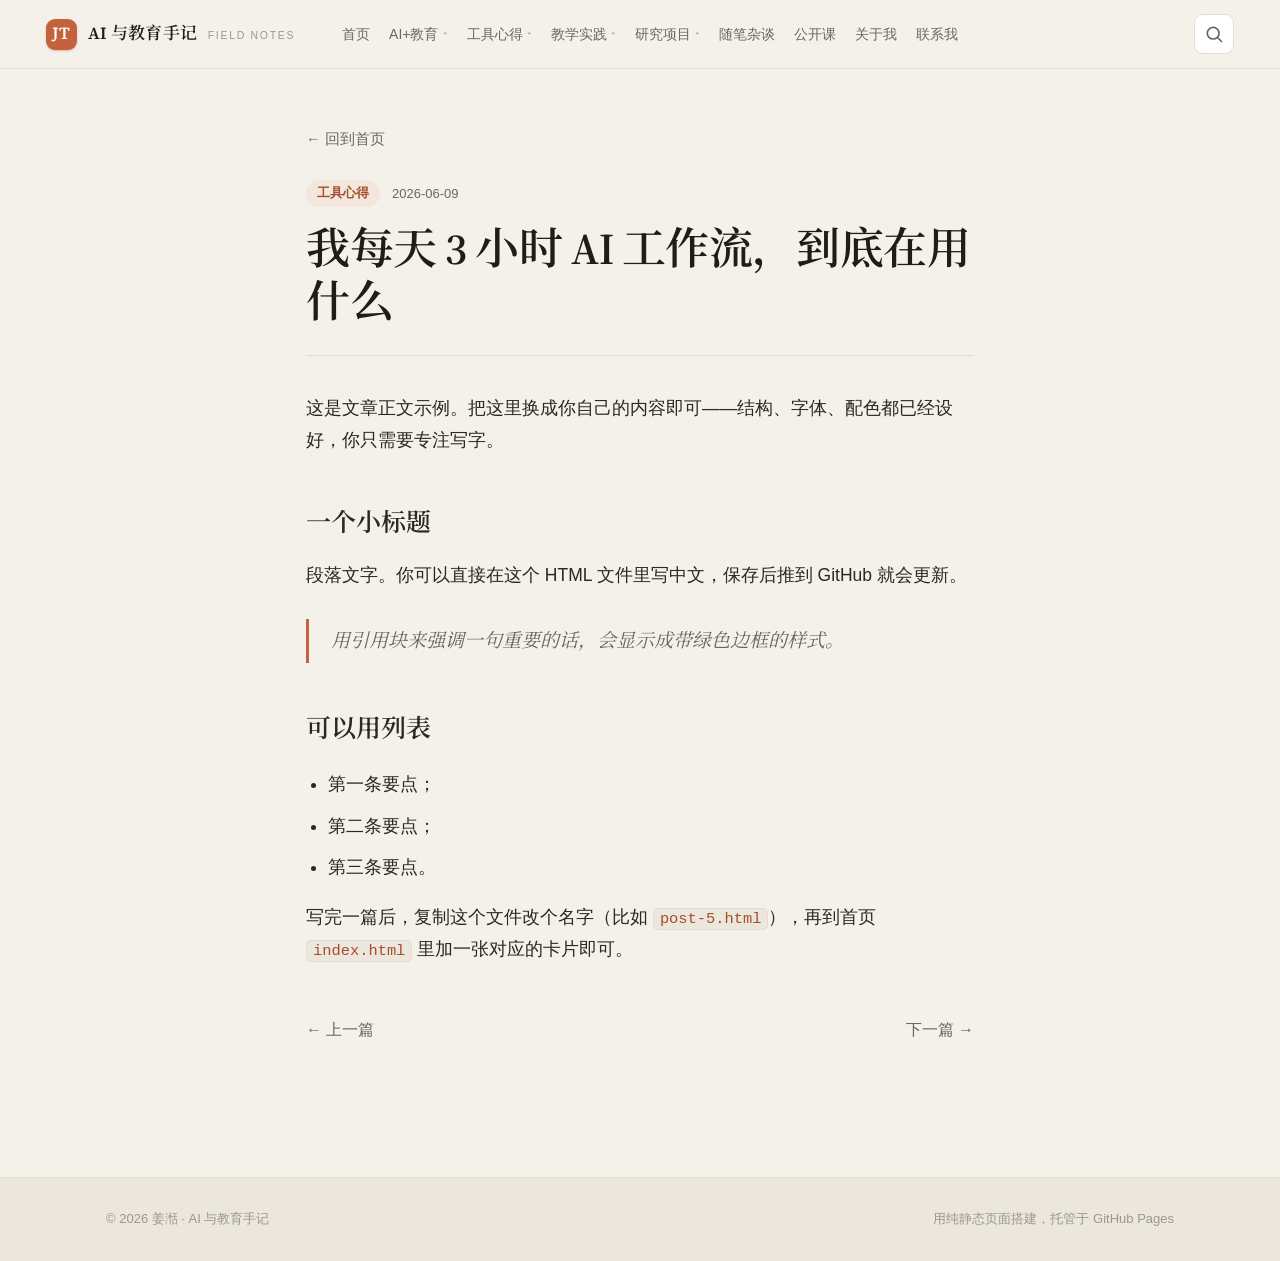
==== posts/post-2.html @ 91619276 "feat: 初始化项目" ====
<!DOCTYPE html>
<html lang="zh-CN">
<head>
<meta charset="UTF-8">
<meta name="viewport" content="width=device-width, initial-scale=1">
<title>我每天 3 小时 AI 工作流，到底在用什么 · AI 与教育手记</title>
<link rel="stylesheet" href="../style.css">
</head>
<body>
<a class="skip" href="#main">跳到正文</a>
<header class="topbar">
  <div class="wrap topbar-inner">
    <a class="brand" href="../index.html">
      <span class="brand-mark">JT</span>
      <span class="brand-text">AI 与教育手记 <em>field notes</em></span>
    </a>
    <button class="nav-toggle" aria-label="展开菜单" aria-expanded="false">菜单</button>
    <nav class="nav" id="nav"></nav>
    <button class="search-btn" aria-label="搜索">
      <svg viewBox="0 0 24 24" width="20" height="20" fill="none" stroke="currentColor" stroke-width="2" stroke-linecap="round"><circle cx="11" cy="11" r="7"/><line x1="21" y1="21" x2="16.5" y2="16.5"/></svg>
    </button>
  </div>
</header>

<article class="article" id="main">
  <a class="article-back" href="../index.html">← 回到首页</a>
  <header class="article-head">
    <div class="card-meta"><span class="tag">工具心得</span><time>2026-06-09</time></div>
    <h1 class="article-title">我每天 3 小时 AI 工作流，到底在用什么</h1>
  </header>
  <div class="article-body">
    <p>这是文章正文示例。把这里换成你自己的内容即可——结构、字体、配色都已经设好，你只需要专注写字。</p>
    <h2>一个小标题</h2>
    <p>段落文字。你可以直接在这个 HTML 文件里写中文，保存后推到 GitHub 就会更新。</p>
    <blockquote>用引用块来强调一句重要的话，会显示成带绿色边框的样式。</blockquote>
    <h2>可以用列表</h2>
    <ul>
      <li>第一条要点；</li>
      <li>第二条要点；</li>
      <li>第三条要点。</li>
    </ul>
    <p>写完一篇后，复制这个文件改个名字（比如 <code>post-5.html</code>），再到首页 <code>index.html</code> 里加一张对应的卡片即可。</p>
  </div>
</article>

<nav class="article-nav">
  <a href="post-1.html">← 上一篇</a>
  <a href="post-3.html">下一篇 →</a>
</nav>

<footer class="footer">
  <div class="wrap footer-inner">
    <span>© 2026 姜湉 · AI 与教育手记</span>
    <span>用纯静态页面搭建，托管于 GitHub Pages</span>
  </div>
</footer>
<script src="../data.js"></script>
<script src="../script.js"></script>
</body>
</html>
---- style.css ----
@import url('https://fonts.googleapis.com/css2?family=Source+Serif+4:opsz,wght@8..60,400;8..60,500;8..60,600;8..60,700&family=Noto+Serif+SC:wght@500;600;700&display=swap');

:root{
  --ink:#1f1d1a;
  --ink-soft:#6b6760;
  --ink-faint:#9c978f;
  --paper:#f3f1e9;        /* Claude 暖纸底（略深，衬托白卡片）*/
  --paper-2:#ebe7dc;      /* 更深的暖纸色 */
  --card:#ffffff;
  --line:#e4ddcf;
  --line-soft:#ece6da;
  --accent:#c4623d;       /* Claude 陶土橙 */
  --accent-ink:#a64d2c;
  --accent-soft:#f2e6dd;  /* 暖橙色淡底 */
  --accent-tint:#f7efe8;
  --shadow:0 1px 2px rgba(31,29,26,.04);
  --shadow-lift:0 1px 3px rgba(31,29,26,.05),0 12px 30px rgba(31,29,26,.08);
  --radius:14px;
  --radius-lg:18px;
  --maxw:1120px;
  --serif:"Source Serif 4","Noto Serif SC","Songti SC",Georgia,serif;
  --sans:"PingFang SC","Noto Sans SC","Helvetica Neue",Arial,sans-serif;
}
*{box-sizing:border-box}
html{scroll-behavior:smooth}
body{
  margin:0;background:var(--paper);color:var(--ink);
  font-family:var(--sans);line-height:1.72;font-size:16px;
  -webkit-font-smoothing:antialiased;text-rendering:optimizeLegibility;
}
a{color:inherit;text-decoration:none}
.wrap{max-width:var(--maxw);margin:0 auto;padding:0 26px}
.skip{position:absolute;left:-9999px}
.skip:focus{left:16px;top:12px;background:var(--accent);color:#fff;padding:8px 14px;border-radius:8px;z-index:50}

/* ---- 顶栏 ---- */
.topbar{position:sticky;top:0;z-index:30;background:rgba(243,241,233,.82);
  backdrop-filter:saturate(1.3) blur(14px);border-bottom:1px solid var(--line)}
.topbar .wrap{max-width:1240px}
.topbar-inner{display:flex;align-items:center;gap:18px;height:68px}
.brand{display:flex;align-items:center;gap:11px;font-weight:600;font-size:17px;letter-spacing:.005em;flex:0 0 auto}
.brand-mark{display:grid;place-items:center;width:31px;height:31px;border-radius:9px;
  background:var(--accent);color:#fff;font-family:var(--serif);font-size:17px;font-weight:600;
  box-shadow:0 1px 2px rgba(166,77,44,.35)}
.brand-text{font-family:var(--serif);font-weight:600;white-space:nowrap}
.brand-text em{font-style:normal;color:var(--ink-faint);font-weight:400;font-size:10.5px;
  letter-spacing:.16em;text-transform:uppercase;margin-left:7px;font-family:var(--sans)}

/* ---- 导航 ---- */
.nav{margin-left:auto;display:flex;align-items:center;gap:1px;flex-wrap:nowrap}
.nav a{padding:8px 11px;border-radius:9px;color:var(--ink-soft);font-size:14.5px;white-space:nowrap;
  transition:background .15s,color .15s}
.nav a:hover{background:var(--accent-tint);color:var(--accent-ink)}
.nav a.is-active{color:var(--ink);font-weight:600}
.nav-toggle{display:none;margin-left:auto;border:1px solid var(--line);background:var(--card);
  padding:8px 12px;border-radius:9px;font-size:14px;cursor:pointer;color:var(--ink-soft)}

/* ---- Hero（首页顶部介绍）---- */
.hero{padding:96px 0 72px}
.hero-inner{max-width:780px}
.hero-eyebrow{margin:0 0 24px;font-size:12.5px;letter-spacing:.2em;color:var(--accent);
  text-transform:uppercase;font-weight:600;display:inline-flex;align-items:center;gap:9px}
.hero-eyebrow::before{content:"";width:24px;height:1.5px;background:var(--accent);display:inline-block}
.hero-title{margin:0 0 26px;font-family:var(--serif);font-weight:600;
  font-size:clamp(38px,5.6vw,60px);line-height:1.1;letter-spacing:-.015em;color:var(--ink)}
.hero-lead{max-width:620px;margin:0 0 34px;font-size:19px;color:var(--ink-soft);line-height:1.72}
.hero-actions{display:flex;gap:12px;flex-wrap:wrap;align-items:center}
.btn{display:inline-flex;align-items:center;gap:7px;padding:12px 22px;border-radius:9px;
  background:var(--accent);color:#fff;font-weight:600;font-size:15px;
  transition:background .15s,transform .12s,box-shadow .15s;box-shadow:var(--shadow)}
.btn:hover{background:var(--accent-ink);transform:translateY(-1px);box-shadow:var(--shadow-lift)}
.btn-ghost{background:transparent;color:var(--ink);border:1px solid var(--line);box-shadow:none}
.btn-ghost:hover{background:var(--card);border-color:var(--ink-faint);transform:translateY(-1px)}

/* ---- 卡片（通用横版）---- */
.card{display:grid;grid-template-columns:200px 1fr;gap:20px;background:var(--card);
  border:1px solid var(--line);border-radius:var(--radius);overflow:hidden;
  margin-bottom:22px;box-shadow:var(--shadow);transition:transform .18s,box-shadow .18s,border-color .18s}
.card:hover{transform:translateY(-2px);box-shadow:var(--shadow-lift);border-color:#d8cfbd}
.card-thumb{display:grid;place-items:center;min-height:148px;color:#fff;font-weight:600;
  font-family:var(--serif);font-size:16px;letter-spacing:.04em;background:var(--accent)}
.card-body{padding:18px 20px 18px 0}
.card-meta{display:flex;align-items:center;gap:12px;margin-bottom:8px;font-size:13px;color:var(--ink-soft)}
.tag{background:var(--accent-soft);color:var(--accent-ink);padding:3px 11px;border-radius:20px;font-weight:600;font-size:12.5px}
.card h3{margin:0 0 8px;font-family:var(--serif);font-size:20px;line-height:1.35}
.card h3 a:hover{color:var(--accent-ink)}
.card p{margin:0;color:var(--ink-soft);font-size:15px}

/* ---- 翻页 ---- */
.pager{display:flex;align-items:center;gap:8px;margin-top:40px}
.pager a,.pager-cur{min-width:40px;height:40px;display:grid;place-items:center;
  border-radius:9px;border:1px solid var(--line);background:var(--card);font-size:15px;
  color:var(--ink-soft);transition:border-color .15s,color .15s,background .15s}
.pager-cur{background:var(--accent);color:#fff;border-color:var(--accent);font-weight:600}
.pager a:hover{border-color:var(--accent);color:var(--accent-ink);background:var(--accent-tint)}
.pager-next{padding:0 16px;width:auto}

/* ---- 页脚 ---- */
.footer{border-top:1px solid var(--line);background:var(--paper-2);margin-top:64px}
.footer-inner{display:flex;justify-content:space-between;gap:14px;flex-wrap:wrap;
  padding:30px 26px;font-size:13px;color:var(--ink-faint)}

/* ---- 文章页 ---- */
.article{max-width:720px;margin:0 auto;padding:56px 26px 30px}
.article-head{margin-bottom:36px;padding-bottom:26px;border-bottom:1px solid var(--line)}
.article-head .card-meta{margin-bottom:16px}
.article-title{font-family:var(--serif);font-size:clamp(30px,4.8vw,44px);font-weight:600;
  line-height:1.2;letter-spacing:-.01em;margin:0}
.article-body{font-size:17.5px;color:#2a2823;line-height:1.85}
.article-body h2{font-family:var(--serif);font-size:25px;font-weight:600;margin:42px 0 14px;letter-spacing:-.005em}
.article-body h3{font-size:20px;margin:30px 0 10px}
.article-body p{margin:0 0 20px}
.article-body blockquote{margin:28px 0;padding:4px 0 4px 22px;border-left:3px solid var(--accent);
  color:var(--ink-soft);font-style:italic;font-family:var(--serif);font-size:19px}
.article-body ul{padding-left:22px}
.article-body li{margin-bottom:9px}
.article-body code{background:var(--paper-2);border:1px solid var(--line);border-radius:5px;
  padding:1px 6px;font-size:.88em;color:var(--accent-ink)}
.article-back{display:inline-flex;align-items:center;gap:6px;margin:0 0 28px;
  color:var(--ink-soft);font-weight:500;font-size:14.5px;transition:color .15s}
.article-back:hover{color:var(--accent-ink)}
.article-nav{max-width:720px;margin:0 auto;padding:0 26px 70px;
  display:flex;justify-content:space-between;gap:14px}
.article-nav a{color:var(--ink-soft);font-weight:500;transition:color .15s}
.article-nav a:hover{color:var(--accent-ink)}

/* ---- 关于页 ---- */
.about-page{max-width:720px;margin:0 auto;padding:64px 26px 70px}
.about-page h1{font-family:var(--serif);font-size:clamp(32px,5vw,46px);font-weight:600;
  letter-spacing:-.01em;margin:0 0 14px}
.about-page .lead{font-size:19px;color:var(--ink-soft);margin:0 0 36px;line-height:1.7}
.about-page h2{font-family:var(--serif);font-size:23px;font-weight:600;margin:40px 0 14px}
.about-page p{font-size:17.5px;color:#2a2823;margin:0 0 18px;line-height:1.8}
.about-page ul{font-size:17.5px;color:#2a2823;padding-left:22px;line-height:1.8}
.about-page li{margin-bottom:9px}

/* ---- 响应式 ---- */
@media(max-width:860px){
  .nav{position:absolute;top:66px;left:0;right:0;flex-direction:column;gap:0;
    background:var(--card);border-bottom:1px solid var(--line);padding:8px 26px;
    display:none;box-shadow:var(--shadow-lift)}
  .nav.open{display:flex}
  .nav a{padding:12px 6px;border-bottom:1px solid var(--line-soft)}
  .nav-toggle{display:block}
}
@media(max-width:520px){
  .card{grid-template-columns:1fr}
  .card-thumb{min-height:120px}
  .card-body{padding:0 18px 18px}
  .footer-inner{flex-direction:column;gap:6px}
  .hero{padding:54px 0 44px}
}
@media(prefers-reduced-motion:reduce){
  *{transition:none!important;scroll-behavior:auto}
}

/* ====== 网格首页（横向导航 + 三列卡片）====== */
.search-btn{display:grid;place-items:center;width:40px;height:40px;border-radius:9px;
  border:1px solid var(--line);background:var(--card);color:var(--ink-soft);cursor:pointer;
  flex:0 0 auto;transition:color .15s,border-color .15s,background .15s}
.search-btn:hover{color:var(--accent-ink);border-color:var(--accent);background:var(--accent-tint)}
.topbar-inner .nav{margin-left:20px;margin-right:auto;font-size:14px}
.topbar-inner .nav a{padding:8px 9px}
.topbar-inner .nav .nav-item>a{font-size:14px}

.grid-feed{padding:8px 0 10px}
.feed-bar{display:flex;align-items:baseline;justify-content:space-between;gap:16px;
  margin:0 0 28px;padding-bottom:16px;border-bottom:1px solid var(--line)}
.feed-bar h2{margin:0;font-family:var(--serif);font-size:21px;font-weight:600;letter-spacing:-.005em}
.feed-bar .feed-sub{font-size:13.5px;color:var(--ink-faint);letter-spacing:.02em}
.grid{display:grid;grid-template-columns:repeat(3,1fr);gap:30px 28px}
.gcard{background:var(--card);border:1px solid var(--line);border-radius:var(--radius);
  padding:18px 18px 16px;box-shadow:var(--shadow);
  transition:transform .18s,box-shadow .18s,border-color .18s;display:flex;flex-direction:column}
.gcard:hover{transform:translateY(-3px);box-shadow:var(--shadow-lift);border-color:#d8cfbd}
.gcard > a{display:flex;flex-direction:column}
.gcard-img{order:-1;display:grid;place-items:end start;height:160px;border-radius:11px;overflow:hidden;
  color:#fff;font-family:var(--serif);font-weight:600;font-size:15px;padding:15px;margin-bottom:17px;
  box-shadow:inset 0 -54px 70px rgba(31,18,8,.16)}
.gcard-img em{font-style:normal;background:rgba(0,0,0,.16);backdrop-filter:blur(2px);
  padding:4px 12px;border-radius:20px;font-size:12.5px;letter-spacing:.04em;white-space:nowrap}
/* Claude 风格抽象封面（暖色底 + 几何图案）*/
.g1{background:#c98a5e url("data:image/svg+xml,%3Csvg%20xmlns%3D%27http%3A%2F%2Fwww.w3.org%2F2000%2Fsvg%27%20viewBox%3D%270%200%20400%20240%27%20preserveAspectRatio%3D%27xMidYMid%20slice%27%3E%3Crect%20width%3D%27400%27%20height%3D%27240%27%20fill%3D%27%23c98a5e%27%2F%3E%3Cg%20fill%3D%27none%27%20stroke%3D%27rgba(255%2C255%2C255%2C.32)%27%20stroke-width%3D%272.5%27%3E%3Ccircle%20cx%3D%27300%27%20cy%3D%2770%27%20r%3D%2796%27%2F%3E%3Ccircle%20cx%3D%27300%27%20cy%3D%2770%27%20r%3D%2764%27%2F%3E%3C%2Fg%3E%3Ccircle%20cx%3D%27300%27%20cy%3D%2770%27%20r%3D%2734%27%20fill%3D%27rgba(255%2C255%2C255%2C.22)%27%2F%3E%3Ccircle%20cx%3D%27396%27%20cy%3D%2770%27%20r%3D%279%27%20fill%3D%27rgba(255%2C255%2C255%2C.85)%27%2F%3E%3Ccircle%20cx%3D%27300%27%20cy%3D%276%27%20r%3D%276%27%20fill%3D%27rgba(255%2C255%2C255%2C.55)%27%2F%3E%3Ccircle%20cx%3D%2770%27%20cy%3D%27200%27%20r%3D%2740%27%20fill%3D%27rgba(40%2C22%2C10%2C.07)%27%2F%3E%3C%2Fsvg%3E") center/cover no-repeat}  /* 陶土 */
.g2{background:#b78a5a url("data:image/svg+xml,%3Csvg%20xmlns%3D%27http%3A%2F%2Fwww.w3.org%2F2000%2Fsvg%27%20viewBox%3D%270%200%20400%20240%27%20preserveAspectRatio%3D%27xMidYMid%20slice%27%3E%3Crect%20width%3D%27400%27%20height%3D%27240%27%20fill%3D%27%23b78a5a%27%2F%3E%3Ccircle%20cx%3D%2746%27%20cy%3D%2770%27%20r%3D%278.0%27%20fill%3D%27rgba(255%2C255%2C255%2C0.37)%27%2F%3E%3Ccircle%20cx%3D%27108%27%20cy%3D%2770%27%20r%3D%279.2%27%20fill%3D%27rgba(255%2C255%2C255%2C0.64)%27%2F%3E%3Ccircle%20cx%3D%27170%27%20cy%3D%2770%27%20r%3D%2710.9%27%20fill%3D%27rgba(255%2C255%2C255%2C0.34)%27%2F%3E%3Ccircle%20cx%3D%27232%27%20cy%3D%2770%27%20r%3D%275.3%27%20fill%3D%27rgba(255%2C255%2C255%2C0.44)%27%2F%3E%3Ccircle%20cx%3D%27294%27%20cy%3D%2770%27%20r%3D%2710.9%27%20fill%3D%27rgba(255%2C255%2C255%2C0.64)%27%2F%3E%3Ccircle%20cx%3D%27356%27%20cy%3D%2770%27%20r%3D%275.3%27%20fill%3D%27rgba(255%2C255%2C255%2C0.63)%27%2F%3E%3Ccircle%20cx%3D%2746%27%20cy%3D%27125%27%20r%3D%275.3%27%20fill%3D%27rgba(255%2C255%2C255%2C0.38)%27%2F%3E%3Ccircle%20cx%3D%27108%27%20cy%3D%27125%27%20r%3D%279.3%27%20fill%3D%27rgba(255%2C255%2C255%2C0.38)%27%2F%3E%3Ccircle%20cx%3D%27170%27%20cy%3D%27125%27%20r%3D%2710.9%27%20fill%3D%27rgba(255%2C255%2C255%2C0.27)%27%2F%3E%3Ccircle%20cx%3D%27232%27%20cy%3D%27125%27%20r%3D%277.0%27%20fill%3D%27rgba(255%2C255%2C255%2C0.30)%27%2F%3E%3Ccircle%20cx%3D%27294%27%20cy%3D%27125%27%20r%3D%278.5%27%20fill%3D%27rgba(255%2C255%2C255%2C0.22)%27%2F%3E%3Ccircle%20cx%3D%27356%27%20cy%3D%27125%27%20r%3D%276.1%27%20fill%3D%27rgba(255%2C255%2C255%2C0.47)%27%2F%3E%3Ccircle%20cx%3D%2746%27%20cy%3D%27180%27%20r%3D%278.7%27%20fill%3D%27rgba(255%2C255%2C255%2C0.69)%27%2F%3E%3Ccircle%20cx%3D%27108%27%20cy%3D%27180%27%20r%3D%277.9%27%20fill%3D%27rgba(255%2C255%2C255%2C0.40)%27%2F%3E%3Ccircle%20cx%3D%27170%27%20cy%3D%27180%27%20r%3D%2710.8%27%20fill%3D%27rgba(255%2C255%2C255%2C0.34)%27%2F%3E%3Ccircle%20cx%3D%27232%27%20cy%3D%27180%27%20r%3D%277.8%27%20fill%3D%27rgba(255%2C255%2C255%2C0.67)%27%2F%3E%3Ccircle%20cx%3D%27294%27%20cy%3D%27180%27%20r%3D%277.0%27%20fill%3D%27rgba(255%2C255%2C255%2C0.26)%27%2F%3E%3Ccircle%20cx%3D%27356%27%20cy%3D%27180%27%20r%3D%278.3%27%20fill%3D%27rgba(255%2C255%2C255%2C0.55)%27%2F%3E%3C%2Fsvg%3E") center/cover no-repeat}  /* 暖棕 */
.g3{background:#7e93ab url("data:image/svg+xml,%3Csvg%20xmlns%3D%27http%3A%2F%2Fwww.w3.org%2F2000%2Fsvg%27%20viewBox%3D%270%200%20400%20240%27%20preserveAspectRatio%3D%27xMidYMid%20slice%27%3E%3Crect%20width%3D%27400%27%20height%3D%27240%27%20fill%3D%27%237e93ab%27%2F%3E%3Cpath%20d%3D%27M130%20250%20A70%2070%200%200%201%20270%20250%27%20fill%3D%27none%27%20stroke%3D%27rgba(255%2C255%2C255%2C0.34)%27%20stroke-width%3D%272.5%27%2F%3E%3Cpath%20d%3D%27M96%20250%20A104%20104%200%200%201%20304%20250%27%20fill%3D%27none%27%20stroke%3D%27rgba(255%2C255%2C255%2C0.29)%27%20stroke-width%3D%272.5%27%2F%3E%3Cpath%20d%3D%27M62%20250%20A138%20138%200%200%201%20338%20250%27%20fill%3D%27none%27%20stroke%3D%27rgba(255%2C255%2C255%2C0.24)%27%20stroke-width%3D%272.5%27%2F%3E%3Cpath%20d%3D%27M28%20250%20A172%20172%200%200%201%20372%20250%27%20fill%3D%27none%27%20stroke%3D%27rgba(255%2C255%2C255%2C0.19)%27%20stroke-width%3D%272.5%27%2F%3E%3Cpath%20d%3D%27M-6%20250%20A206%20206%200%200%201%20406%20250%27%20fill%3D%27none%27%20stroke%3D%27rgba(255%2C255%2C255%2C0.14)%27%20stroke-width%3D%272.5%27%2F%3E%3Ccircle%20cx%3D%27200%27%20cy%3D%27250%27%20r%3D%2714%27%20fill%3D%27rgba(255%2C255%2C255%2C.5)%27%2F%3E%3C%2Fsvg%3E") center/cover no-repeat}  /* 灰蓝 */
.g4{background:#9a7c93 url("data:image/svg+xml,%3Csvg%20xmlns%3D%27http%3A%2F%2Fwww.w3.org%2F2000%2Fsvg%27%20viewBox%3D%270%200%20400%20240%27%20preserveAspectRatio%3D%27xMidYMid%20slice%27%3E%3Crect%20width%3D%27400%27%20height%3D%27240%27%20fill%3D%27%239a7c93%27%2F%3E%3Ccircle%20cx%3D%27220%27%20cy%3D%27120%27%20r%3D%2786%27%20fill%3D%27rgba(255%2C255%2C255%2C.26)%27%2F%3E%3Ccircle%20cx%3D%27258%27%20cy%3D%27104%27%20r%3D%2776%27%20fill%3D%27%239a7c93%27%2F%3E%3Ccircle%20cx%3D%27110%27%20cy%3D%2770%27%20r%3D%275%27%20fill%3D%27rgba(255%2C255%2C255%2C.7)%27%2F%3E%3Ccircle%20cx%3D%2790%27%20cy%3D%27120%27%20r%3D%273.5%27%20fill%3D%27rgba(255%2C255%2C255%2C.55)%27%2F%3E%3Ccircle%20cx%3D%27140%27%20cy%3D%27180%27%20r%3D%274%27%20fill%3D%27rgba(255%2C255%2C255%2C.5)%27%2F%3E%3C%2Fsvg%3E") center/cover no-repeat}  /* 黛紫 */
.g5{background:#c07658 url("data:image/svg+xml,%3Csvg%20xmlns%3D%27http%3A%2F%2Fwww.w3.org%2F2000%2Fsvg%27%20viewBox%3D%270%200%20400%20240%27%20preserveAspectRatio%3D%27xMidYMid%20slice%27%3E%3Crect%20width%3D%27400%27%20height%3D%27240%27%20fill%3D%27%23c07658%27%2F%3E%3Cg%20fill%3D%27none%27%20stroke%3D%27rgba(255%2C255%2C255%2C.4)%27%20stroke-width%3D%272.5%27%3E%3Ccircle%20cx%3D%27160%27%20cy%3D%27120%27%20r%3D%2772%27%2F%3E%3Ccircle%20cx%3D%27250%27%20cy%3D%27120%27%20r%3D%2772%27%2F%3E%3C%2Fg%3E%3Cpath%20d%3D%27M205%2064%20a72%2072%200%200%201%200%20112%20a72%2072%200%200%201%200%20-112%27%20fill%3D%27rgba(255%2C255%2C255%2C.18)%27%2F%3E%3C%2Fsvg%3E") center/cover no-repeat}  /* 赭红 */
.g6{background:#789285 url("data:image/svg+xml,%3Csvg%20xmlns%3D%27http%3A%2F%2Fwww.w3.org%2F2000%2Fsvg%27%20viewBox%3D%270%200%20400%20240%27%20preserveAspectRatio%3D%27xMidYMid%20slice%27%3E%3Crect%20width%3D%27400%27%20height%3D%27240%27%20fill%3D%27%23789285%27%2F%3E%3Cpath%20d%3D%27M-10%2070%20q60%20-26%20120%200%20t120%200%20t120%200%20t120%200%27%20fill%3D%27none%27%20stroke%3D%27rgba(255%2C255%2C255%2C0.40)%27%20stroke-width%3D%272.5%27%2F%3E%3Cpath%20d%3D%27M-10%20106%20q60%20-26%20120%200%20t120%200%20t120%200%20t120%200%27%20fill%3D%27none%27%20stroke%3D%27rgba(255%2C255%2C255%2C0.33)%27%20stroke-width%3D%272.5%27%2F%3E%3Cpath%20d%3D%27M-10%20142%20q60%20-26%20120%200%20t120%200%20t120%200%20t120%200%27%20fill%3D%27none%27%20stroke%3D%27rgba(255%2C255%2C255%2C0.26)%27%20stroke-width%3D%272.5%27%2F%3E%3Cpath%20d%3D%27M-10%20178%20q60%20-26%20120%200%20t120%200%20t120%200%20t120%200%27%20fill%3D%27none%27%20stroke%3D%27rgba(255%2C255%2C255%2C0.19)%27%20stroke-width%3D%272.5%27%2F%3E%3C%2Fsvg%3E") center/cover no-repeat}  /* 灰绿 */
.gcard-cat{margin:0 0 8px;font-size:11.5px;letter-spacing:.12em;color:var(--accent);
  text-transform:uppercase;font-weight:600}
.gcard-title{margin:0 0 2px;font-family:var(--serif);font-size:19px;font-weight:600;line-height:1.4;color:var(--ink)}
.gcard:hover .gcard-title{color:var(--accent-ink)}
.gcard-excerpt{margin:12px 0 14px;font-size:14px;color:var(--ink-soft);line-height:1.7;flex:1}
.gcard-foot{display:flex;align-items:center;gap:8px;font-size:12.5px;color:var(--ink-faint);
  padding-top:13px;border-top:1px solid var(--line-soft)}
.gcard-foot .dot{opacity:.5}

@media(max-width:980px){ .grid{grid-template-columns:repeat(2,1fr)} }
/* \u4e2d\u7b49\u5bbd\u5ea6\uff1a\u9690\u85cf\u54c1\u724c\u526f\u6807 + \u6536\u7d27\u5bfc\u822a\uff0c\u907f\u514d\u672b\u9879\u88ab\u88c1\u5207 */
@media(max-width:1080px){
  .brand-text em{display:none}
  .topbar-inner .nav{margin-left:14px;gap:0}
  .topbar-inner .nav a{padding:8px 7.5px}
  .topbar-inner .nav .nav-item>a{font-size:13.6px}
}
@media(max-width:860px){ .topbar-inner .nav{margin-left:0} }
@media(max-width:600px){ .grid{grid-template-columns:1fr} }

/* ====== 分类二级页面 ====== */
.cat-page{padding:48px 0 10px}
.cat-head{margin-bottom:34px;padding-bottom:22px;border-bottom:1px solid var(--line)}
.cat-eyebrow{margin:0 0 10px;font-size:12px;letter-spacing:.18em;color:var(--accent);
  text-transform:uppercase;font-weight:600}
.cat-title{margin:0 0 8px;font-family:var(--serif);font-size:clamp(30px,4.6vw,42px);
  font-weight:600;line-height:1.16;letter-spacing:-.01em}
.cat-count{margin:0;font-size:14px;color:var(--ink-faint)}
.cat-empty{padding:40px 0;color:var(--ink-soft);font-size:16px}

/* ====== 研究项目页 ====== */
.research-page{padding:48px 0 20px}
.research-page .cat-count{max-width:680px;line-height:1.7;font-size:15px;color:var(--ink-soft)}
.rtabs{display:flex;flex-wrap:wrap;gap:8px;margin:0 0 30px}
.rtab{display:inline-flex;align-items:center;gap:8px;border:1px solid var(--line);
  background:var(--card);color:var(--ink-soft);font-size:14.5px;font-family:var(--sans);
  padding:9px 16px;border-radius:999px;cursor:pointer;
  transition:background .15s,color .15s,border-color .15s,box-shadow .15s}
.rtab:hover{border-color:#d8cfbd;color:var(--ink)}
.rtab.is-active{background:var(--accent);border-color:var(--accent);color:#fff;
  box-shadow:0 1px 2px rgba(166,77,44,.3)}
.rtab-n{display:inline-grid;place-items:center;min-width:20px;height:20px;padding:0 6px;
  border-radius:999px;font-size:11.5px;font-weight:600;
  background:var(--accent-soft);color:var(--accent-ink)}
.rtab.is-active .rtab-n{background:rgba(255,255,255,.25);color:#fff}

.rsummary{margin:0 0 26px;padding:14px 18px;background:var(--accent-tint);
  border:1px solid var(--line-soft);border-left:3px solid var(--accent);border-radius:10px;
  font-size:14.5px;color:var(--ink-soft);line-height:1.65}

.rlist{list-style:none;margin:0;padding:0;display:flex;flex-direction:column}
.ritem{display:grid;grid-template-columns:52px 1fr;gap:18px;padding:22px 4px;
  border-top:1px solid var(--line-soft)}
.ritem:first-child{border-top:none}
.ritem-no{font-family:var(--serif);font-size:22px;font-weight:600;color:var(--accent);
  line-height:1.2;opacity:.85}
.ritem-main{min-width:0}
.ritem-title{margin:0 0 12px;font-family:var(--serif);font-size:18px;font-weight:600;
  line-height:1.5;color:var(--ink)}
.rt-tag{display:inline-block;vertical-align:middle;margin-right:9px;padding:2px 9px;
  border-radius:6px;font-family:var(--sans);font-size:11.5px;font-weight:600;letter-spacing:.02em;
  background:var(--paper-2);color:var(--ink-soft);transform:translateY(-1px)}
.rt-tag--会议{background:#e8efe9;color:#4a6b58}
.rt-tag--报纸{background:#efe7da;color:#8a6d44}
.ritem-meta{display:flex;flex-wrap:wrap;gap:8px 10px;margin:0 0 10px}
.rmeta{display:inline-flex;align-items:center;gap:7px;font-size:13px;color:var(--ink);
  background:var(--paper);border:1px solid var(--line-soft);border-radius:8px;padding:4px 11px}
.rmeta b{font-weight:600;font-size:11px;letter-spacing:.06em;color:var(--ink-faint)}
.ritem-source{margin:0;font-size:13.5px;color:var(--ink-soft);line-height:1.6}
.rjournal{color:var(--ink);font-weight:500}

.rempty{padding:56px 24px;text-align:center;background:var(--card);
  border:1px dashed var(--line);border-radius:var(--radius)}
.rempty-title{margin:0 0 8px;font-family:var(--serif);font-size:20px;font-weight:600;color:var(--ink)}
.rempty-sub{margin:0;font-size:14px;color:var(--ink-faint);line-height:1.6}

@media(max-width:560px){
  .ritem{grid-template-columns:38px 1fr;gap:12px}
  .ritem-no{font-size:18px}
}

.cat-list{display:flex;flex-direction:column;gap:20px}
.row{display:grid;grid-template-columns:230px 1fr;gap:24px;background:var(--card);
  border:1px solid var(--line);border-radius:var(--radius);overflow:hidden;
  box-shadow:var(--shadow);transition:transform .18s,box-shadow .18s,border-color .18s}
.row:hover{transform:translateY(-2px);box-shadow:var(--shadow-lift);border-color:#d8cfbd}
.row-thumb{display:grid;place-items:end start;min-height:160px;color:#fff;padding:14px;
  font-family:var(--serif);font-weight:600;font-size:15px}
.row-thumb span{background:rgba(0,0,0,.16);backdrop-filter:blur(2px);padding:4px 12px;
  border-radius:20px;font-size:12.5px;letter-spacing:.04em;white-space:nowrap}
.row-body{padding:20px 24px 18px 0}
.row-title{margin:6px 0 10px;font-family:var(--serif);font-size:22px;font-weight:600;line-height:1.32}
.row-title a:hover{color:var(--accent-ink)}
.row-excerpt{margin:0 0 14px;font-size:15px;color:var(--ink-soft);line-height:1.7}

@media(max-width:560px){
  .row{grid-template-columns:1fr}
  .row-thumb{min-height:130px}
  .row-body{padding:0 18px 18px}
}

/* ====== 导航下拉子菜单 ====== */
.nav{align-items:center}
.nav-item{position:relative}
.nav-item > a{display:flex;align-items:center;gap:4px}
.caret{font-size:9px;opacity:.55;transition:transform .15s}
.has-sub:hover .caret{transform:rotate(180deg)}
.submenu{position:absolute;top:100%;left:0;min-width:178px;
  background:var(--card);border:1px solid var(--line);border-radius:11px;
  box-shadow:0 10px 30px rgba(31,29,26,.13);padding:7px;
  opacity:0;visibility:hidden;transform:translateY(6px);
  transition:opacity .15s,transform .15s,visibility .15s;z-index:40}
.has-sub:hover .submenu{opacity:1;visibility:visible;transform:translateY(0)}
.submenu a{display:block;padding:9px 12px;border-radius:7px;font-size:14px;
  color:var(--ink-soft);white-space:nowrap}
.submenu a:hover{background:var(--accent-tint);color:var(--accent-ink)}

@media(max-width:860px){
  .nav-item{width:100%}
  .nav-item > a{justify-content:space-between;padding:12px 6px;
    border-bottom:1px solid var(--line-soft)}
  .submenu{position:static;border:0;box-shadow:none;padding:0 0 0 16px;
    opacity:1;visibility:visible;transform:none;display:none;min-width:0;background:transparent}
  .nav-item.open .submenu{display:block}
  .nav-item.open .caret{transform:rotate(180deg)}
}
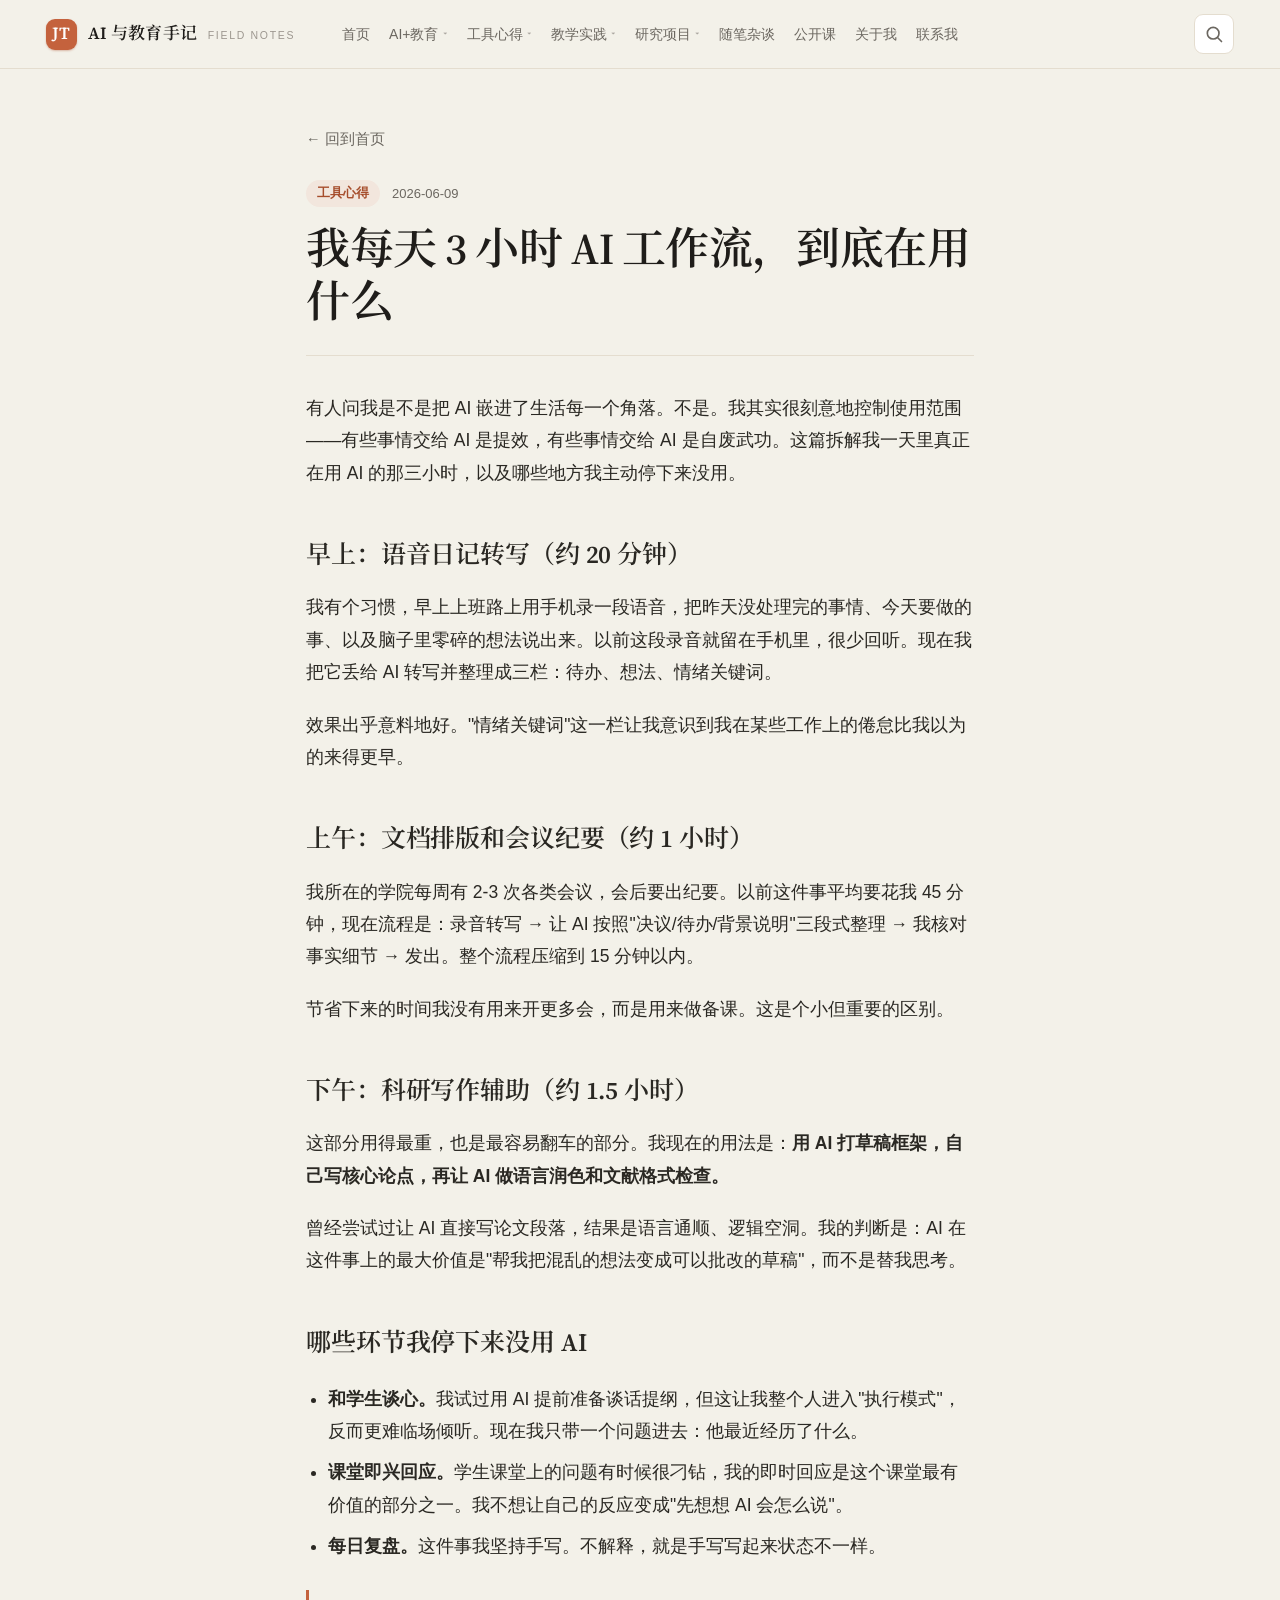
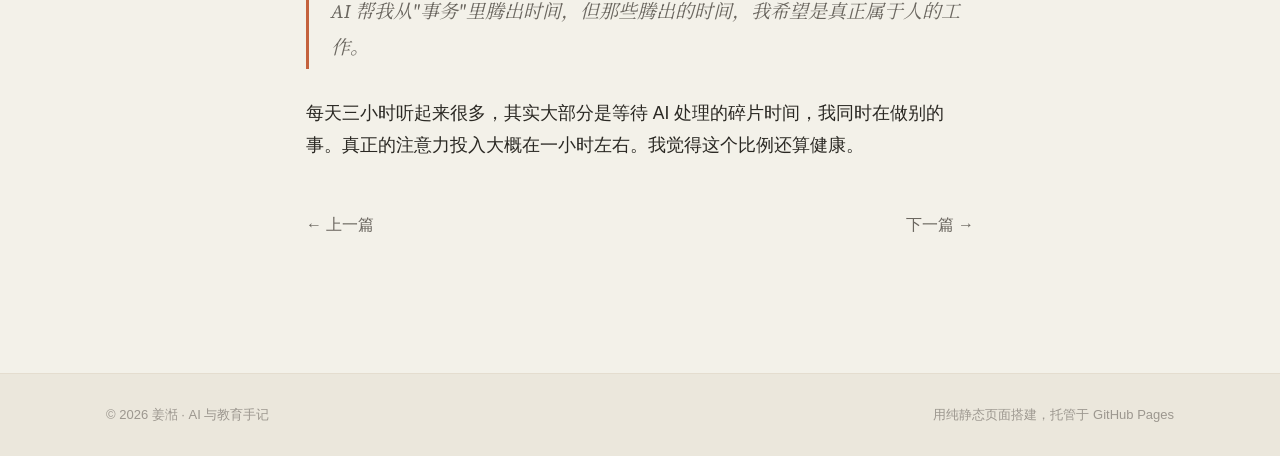
==== commit 133e8484: "fix: 删除未立项的佛山市哲学社会科学规划项目" ====
--- a/posts/post-2.html
+++ b/posts/post-2.html
@@ -29,17 +29,30 @@
     <h1 class="article-title">我每天 3 小时 AI 工作流，到底在用什么</h1>
   </header>
   <div class="article-body">
-    <p>这是文章正文示例。把这里换成你自己的内容即可——结构、字体、配色都已经设好，你只需要专注写字。</p>
-    <h2>一个小标题</h2>
-    <p>段落文字。你可以直接在这个 HTML 文件里写中文，保存后推到 GitHub 就会更新。</p>
-    <blockquote>用引用块来强调一句重要的话，会显示成带绿色边框的样式。</blockquote>
-    <h2>可以用列表</h2>
+    <p>有人问我是不是把 AI 嵌进了生活每一个角落。不是。我其实很刻意地控制使用范围——有些事情交给 AI 是提效，有些事情交给 AI 是自废武功。这篇拆解我一天里真正在用 AI 的那三小时，以及哪些地方我主动停下来没用。</p>
+
+    <h2>早上：语音日记转写（约 20 分钟）</h2>
+    <p>我有个习惯，早上上班路上用手机录一段语音，把昨天没处理完的事情、今天要做的事、以及脑子里零碎的想法说出来。以前这段录音就留在手机里，很少回听。现在我把它丢给 AI 转写并整理成三栏：待办、想法、情绪关键词。</p>
+    <p>效果出乎意料地好。"情绪关键词"这一栏让我意识到我在某些工作上的倦怠比我以为的来得更早。</p>
+
+    <h2>上午：文档排版和会议纪要（约 1 小时）</h2>
+    <p>我所在的学院每周有 2-3 次各类会议，会后要出纪要。以前这件事平均要花我 45 分钟，现在流程是：录音转写 → 让 AI 按照"决议/待办/背景说明"三段式整理 → 我核对事实细节 → 发出。整个流程压缩到 15 分钟以内。</p>
+    <p>节省下来的时间我没有用来开更多会，而是用来做备课。这是个小但重要的区别。</p>
+
+    <h2>下午：科研写作辅助（约 1.5 小时）</h2>
+    <p>这部分用得最重，也是最容易翻车的部分。我现在的用法是：<strong>用 AI 打草稿框架，自己写核心论点，再让 AI 做语言润色和文献格式检查。</strong></p>
+    <p>曾经尝试过让 AI 直接写论文段落，结果是语言通顺、逻辑空洞。我的判断是：AI 在这件事上的最大价值是"帮我把混乱的想法变成可以批改的草稿"，而不是替我思考。</p>
+
+    <h2>哪些环节我停下来没用 AI</h2>
     <ul>
-      <li>第一条要点；</li>
-      <li>第二条要点；</li>
-      <li>第三条要点。</li>
+      <li><strong>和学生谈心。</strong>我试过用 AI 提前准备谈话提纲，但这让我整个人进入"执行模式"，反而更难临场倾听。现在我只带一个问题进去：他最近经历了什么。</li>
+      <li><strong>课堂即兴回应。</strong>学生课堂上的问题有时候很刁钻，我的即时回应是这个课堂最有价值的部分之一。我不想让自己的反应变成"先想想 AI 会怎么说"。</li>
+      <li><strong>每日复盘。</strong>这件事我坚持手写。不解释，就是手写写起来状态不一样。</li>
     </ul>
-    <p>写完一篇后，复制这个文件改个名字（比如 <code>post-5.html</code>），再到首页 <code>index.html</code> 里加一张对应的卡片即可。</p>
+
+    <blockquote>AI 帮我从"事务"里腾出时间，但那些腾出的时间，我希望是真正属于人的工作。</blockquote>
+
+    <p>每天三小时听起来很多，其实大部分是等待 AI 处理的碎片时间，我同时在做别的事。真正的注意力投入大概在一小时左右。我觉得这个比例还算健康。</p>
   </div>
 </article>
 
